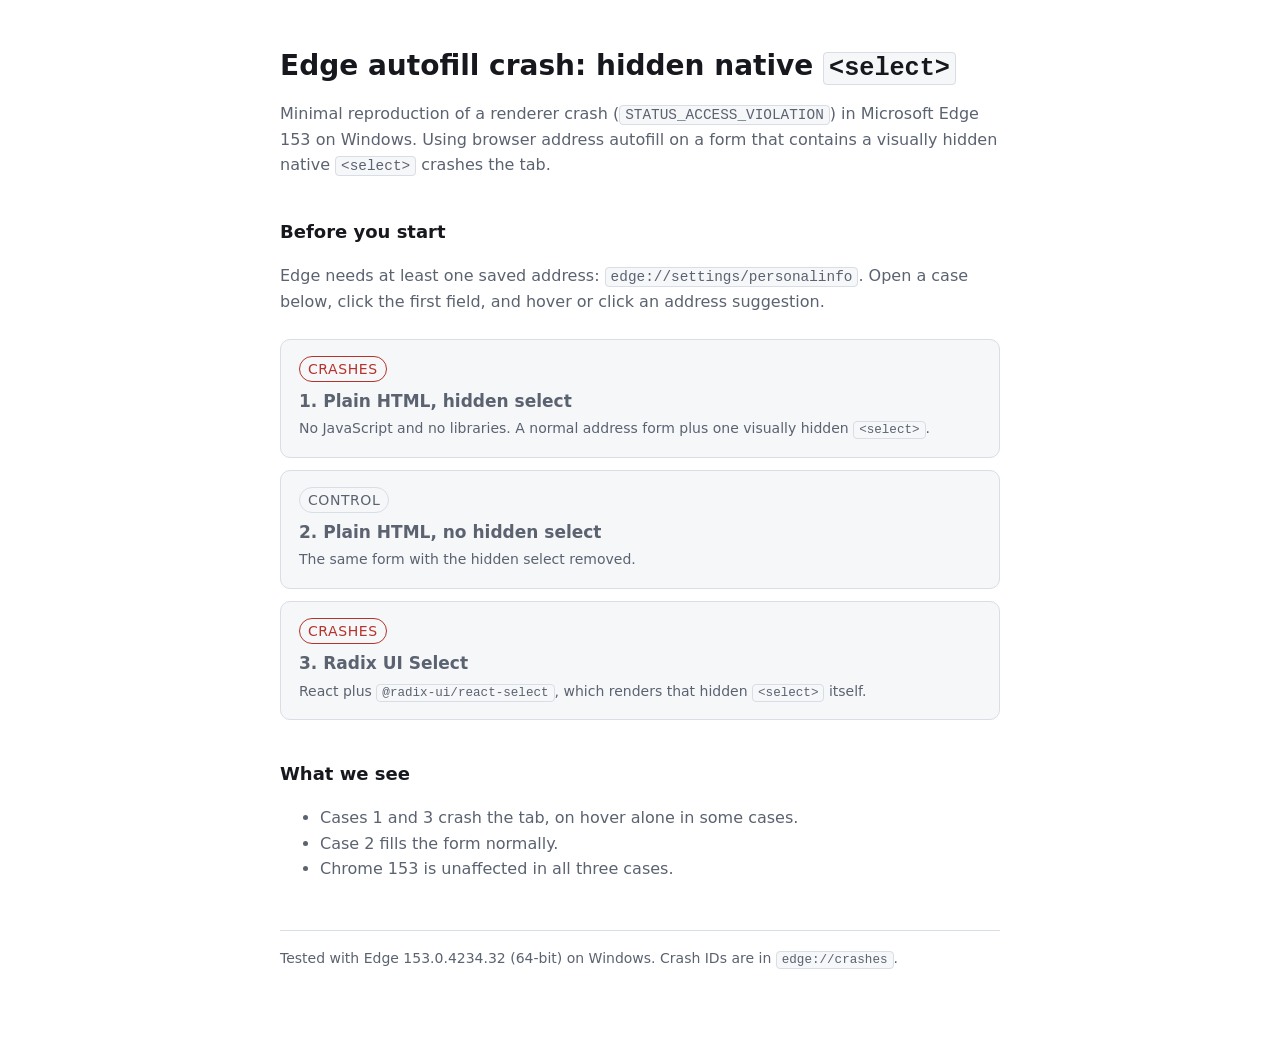
==== index.html @ 84e4b818 "Minimal reproduction of the Edge 153 autofill crash. Three static pages: a plain HTML form with a vi" ====
<!doctype html>
<html lang="en">
  <head>
    <meta charset="utf-8" />
    <link rel="icon" href="data:," />
    <meta name="viewport" content="width=device-width, initial-scale=1" />
    <title>Edge Autofill Crash</title>
    <style>
      :root {
        --bg: #ffffff;
        --fg: #16181d;
        --muted: #5b6270;
        --line: #d9dde5;
        --accent: #b4332c;
        --card: #f6f7f9;
      }
      @media (prefers-color-scheme: dark) {
        :root:not([data-theme='light']) {
          --bg: #14161a;
          --fg: #e9ecf1;
          --muted: #a2aab8;
          --line: #2c313a;
          --accent: #ff8177;
          --card: #1b1e24;
        }
      }
      :root[data-theme='dark'] {
        --bg: #14161a;
        --fg: #e9ecf1;
        --muted: #a2aab8;
        --line: #2c313a;
        --accent: #ff8177;
        --card: #1b1e24;
      }
      * {
        box-sizing: border-box;
      }
      body {
        margin: 0;
        padding: 48px 16px 96px;
        background: var(--bg);
        color: var(--fg);
        font:
          16px/1.6 system-ui,
          -apple-system,
          Segoe UI,
          sans-serif;
      }
      main {
        max-width: 720px;
        margin: 0 auto;
      }
      h1 {
        font-size: 28px;
        line-height: 1.25;
        margin: 0 0 8px;
      }
      h2 {
        font-size: 18px;
        margin: 40px 0 8px;
      }
      p,
      li {
        color: var(--muted);
      }
      code {
        font-family: ui-monospace, SFMono-Regular, Menlo, monospace;
        font-size: 0.9em;
        background: var(--card);
        border: 1px solid var(--line);
        border-radius: 4px;
        padding: 1px 5px;
      }
      .cases {
        display: grid;
        gap: 12px;
        margin: 24px 0 0;
        padding: 0;
        list-style: none;
      }
      .case {
        display: block;
        padding: 16px 18px;
        border: 1px solid var(--line);
        border-radius: 10px;
        background: var(--card);
        color: inherit;
        text-decoration: none;
      }
      .case:hover {
        border-color: var(--accent);
      }
      .case strong {
        display: block;
        font-size: 17px;
      }
      .case span {
        color: var(--muted);
        font-size: 14px;
      }
      .tag {
        display: inline-block;
        margin-bottom: 6px;
        padding: 1px 8px;
        border-radius: 999px;
        font-size: 12px;
        letter-spacing: 0.04em;
        text-transform: uppercase;
        border: 1px solid var(--line);
      }
      .tag.crash {
        color: var(--accent);
        border-color: var(--accent);
      }
      footer {
        margin-top: 48px;
        padding-top: 16px;
        border-top: 1px solid var(--line);
        color: var(--muted);
        font-size: 14px;
      }
    </style>
  </head>
  <body>
    <main>
      <h1>Edge autofill crash: hidden native <code>&lt;select&gt;</code></h1>
      <p>
        Minimal reproduction of a renderer crash
        (<code>STATUS_ACCESS_VIOLATION</code>) in Microsoft Edge 153 on Windows.
        Using browser address autofill on a form that contains a visually
        hidden native <code>&lt;select&gt;</code> crashes the tab.
      </p>

      <h2>Before you start</h2>
      <p>
        Edge needs at least one saved address:
        <code>edge://settings/personalinfo</code>. Open a case below, click the
        first field, and hover or click an address suggestion.
      </p>

      <ul class="cases">
        <li>
          <a class="case" href="./native.html">
            <span class="tag crash">Crashes</span>
            <strong>1. Plain HTML, hidden select</strong>
            <span
              >No JavaScript and no libraries. A normal address form plus one
              visually hidden <code>&lt;select&gt;</code>.</span
            >
          </a>
        </li>
        <li>
          <a class="case" href="./native-control.html">
            <span class="tag">Control</span>
            <strong>2. Plain HTML, no hidden select</strong>
            <span>The same form with the hidden select removed.</span>
          </a>
        </li>
        <li>
          <a class="case" href="./radix.html">
            <span class="tag crash">Crashes</span>
            <strong>3. Radix UI Select</strong>
            <span
              >React plus <code>@radix-ui/react-select</code>, which renders
              that hidden <code>&lt;select&gt;</code> itself.</span
            >
          </a>
        </li>
      </ul>

      <h2>What we see</h2>
      <ul>
        <li>Cases 1 and 3 crash the tab, on hover alone in some cases.</li>
        <li>Case 2 fills the form normally.</li>
        <li>Chrome 153 is unaffected in all three cases.</li>
      </ul>

      <footer>
        Tested with Edge 153.0.4234.32 (64-bit) on Windows. Crash IDs are in
        <code>edge://crashes</code>.
      </footer>
    </main>
  </body>
</html>
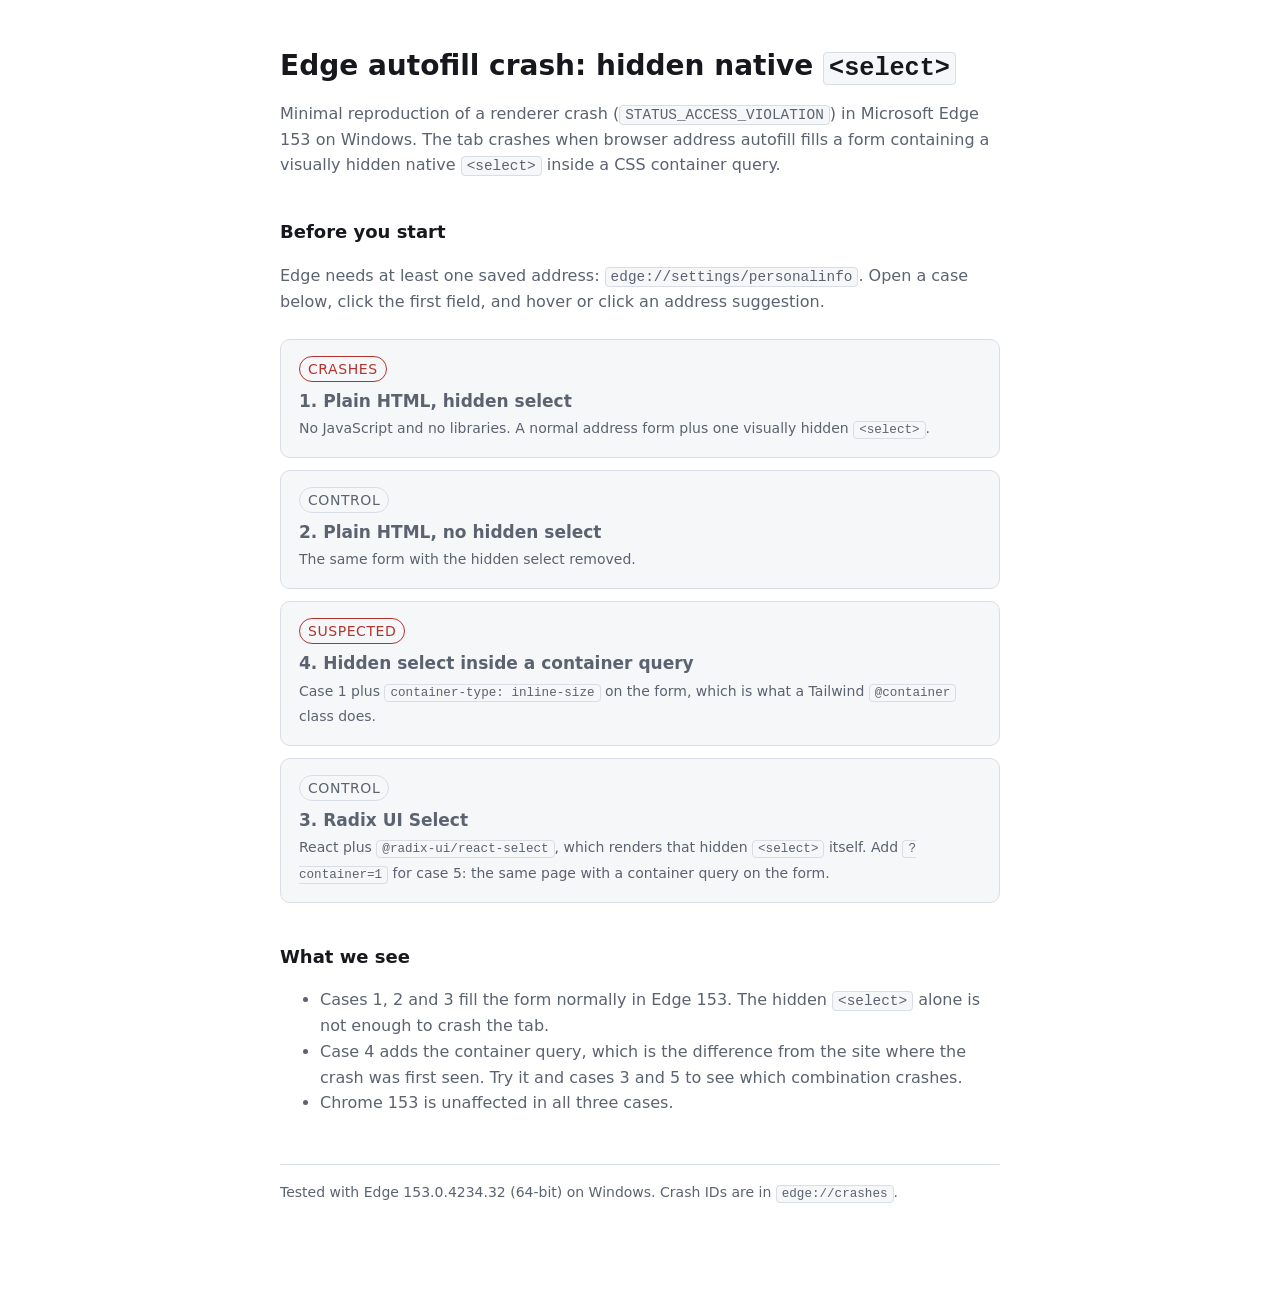
==== commit ffde350b: "Add container query cases, cases 1-3 do not crash. Cases 1-3 were tested in Edge 153 and none crashe" ====
--- a/index.html
+++ b/index.html
@@ -127,8 +127,9 @@
       <p>
         Minimal reproduction of a renderer crash
         (<code>STATUS_ACCESS_VIOLATION</code>) in Microsoft Edge 153 on Windows.
-        Using browser address autofill on a form that contains a visually
-        hidden native <code>&lt;select&gt;</code> crashes the tab.
+        The tab crashes when browser address autofill fills a form containing a
+        visually hidden native <code>&lt;select&gt;</code> inside a CSS
+        container query.
       </p>
 
       <h2>Before you start</h2>
@@ -157,12 +158,25 @@
           </a>
         </li>
         <li>
+          <a class="case" href="./native-container.html">
+            <span class="tag crash">Suspected</span>
+            <strong>4. Hidden select inside a container query</strong>
+            <span
+              >Case 1 plus <code>container-type: inline-size</code> on the
+              form, which is what a Tailwind <code>@container</code> class
+              does.</span
+            >
+          </a>
+        </li>
+        <li>
           <a class="case" href="./radix.html">
-            <span class="tag crash">Crashes</span>
+            <span class="tag">Control</span>
             <strong>3. Radix UI Select</strong>
             <span
               >React plus <code>@radix-ui/react-select</code>, which renders
-              that hidden <code>&lt;select&gt;</code> itself.</span
+              that hidden <code>&lt;select&gt;</code> itself. Add
+              <code>?container=1</code> for case 5: the same page with a
+              container query on the form.</span
             >
           </a>
         </li>
@@ -170,8 +184,15 @@
 
       <h2>What we see</h2>
       <ul>
-        <li>Cases 1 and 3 crash the tab, on hover alone in some cases.</li>
-        <li>Case 2 fills the form normally.</li>
+        <li>
+          Cases 1, 2 and 3 fill the form normally in Edge 153. The hidden
+          <code>&lt;select&gt;</code> alone is not enough to crash the tab.
+        </li>
+        <li>
+          Case 4 adds the container query, which is the difference from the
+          site where the crash was first seen. Try it and cases 3 and 5 to see
+          which combination crashes.
+        </li>
         <li>Chrome 153 is unaffected in all three cases.</li>
       </ul>
 
